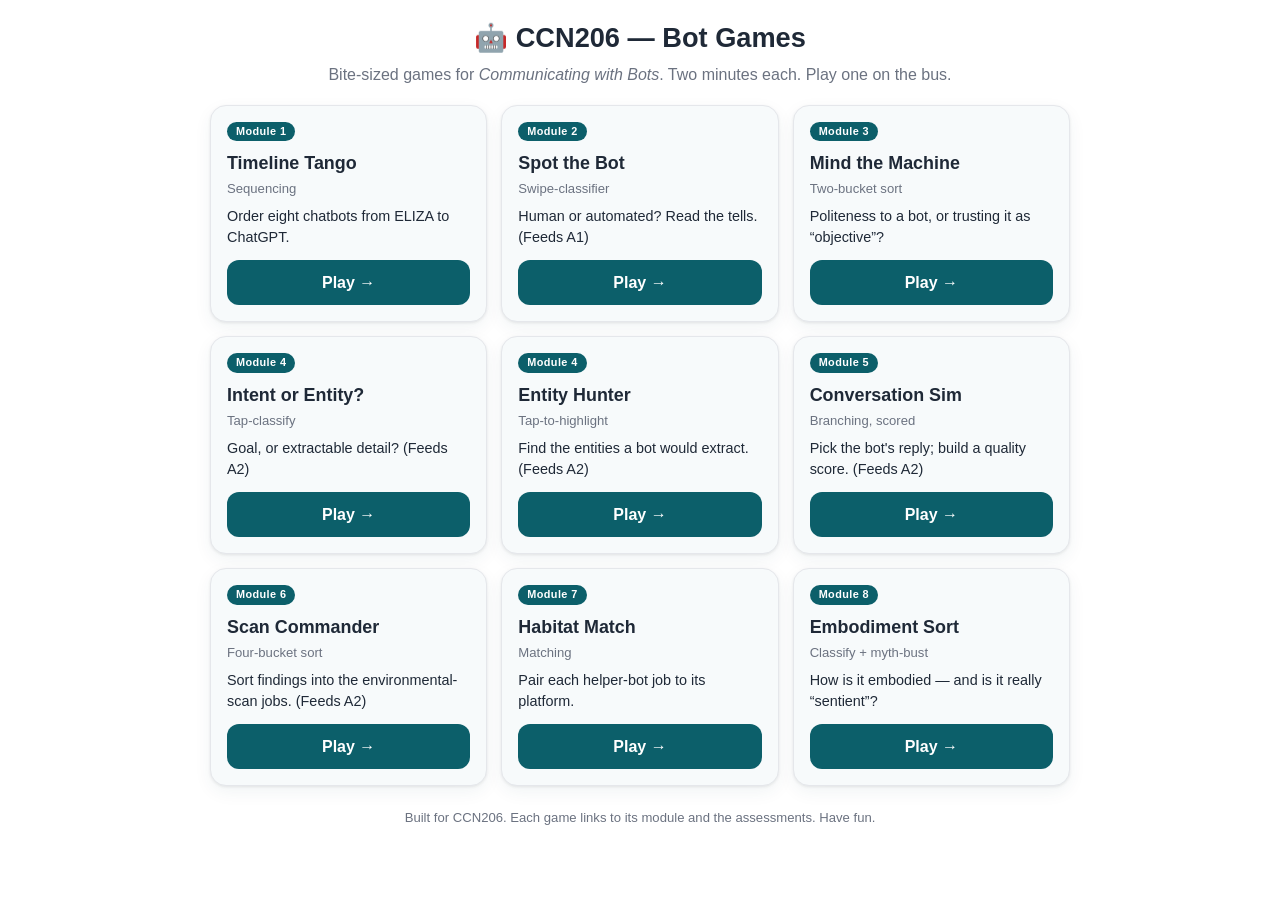
==== index.html @ 87a563f4 "Add files via upload" ====
<!doctype html>
<html lang="en">
<head>
<meta charset="utf-8">
<meta name="viewport" content="width=device-width,initial-scale=1">
<title>CCN206 — Bot Games</title>
<link rel="stylesheet" href="style.css">
<style>
  .hub-head{text-align:center;margin-bottom:6px}
  .hub-head h1{font-size:1.7rem;font-weight:800;margin:0}
  .hub-head p{color:var(--muted);margin:6px 0 0}
  .cards{display:grid;grid-template-columns:repeat(auto-fill,minmax(250px,1fr));gap:14px;margin-top:18px}
  .gcard{display:flex;flex-direction:column;background:var(--card);border:1px solid var(--line);border-radius:16px;padding:16px;box-shadow:var(--shadow);transition:transform .12s,box-shadow .12s}
  .gcard:hover{transform:translateY(-3px);box-shadow:0 8px 26px rgba(8,69,78,.14)}
  .gcard .mod{font-size:.68rem;font-weight:800;letter-spacing:.4px;color:#fff;background:var(--teal);align-self:flex-start;padding:2px 9px;border-radius:999px}
  .gcard h3{margin:10px 0 2px;font-size:1.12rem}
  .gcard .mech{font-size:.82rem;color:var(--muted);flex:1}
  .gcard .desc{font-size:.9rem;margin:8px 0 12px}
  .play{display:block;text-align:center;text-decoration:none;background:var(--teal);color:#fff;font-weight:700;padding:11px;border-radius:12px;transition:filter .15s}
  .play:hover{filter:brightness(1.1)}
  .wrap{max-width:860px}
  .foot{text-align:center;color:var(--muted);font-size:.82rem;margin-top:22px}
</style>
</head>
<body>
<div class="wrap">
  <div class="hub-head">
    <h1>🤖 CCN206 — Bot Games</h1>
    <p>Bite-sized games for <em>Communicating with Bots</em>. Two minutes each. Play one on the bus.</p>
  </div>
  <div class="cards" id="cards"></div>
  <p class="foot">Built for CCN206. Each game links to its module and the assessments. Have fun.</p>
</div>
<script>
  var GAMES=[
    {m:"Module 1",t:"Timeline Tango",mech:"Sequencing",d:"Order eight chatbots from ELIZA to ChatGPT.",f:"m1-timeline.html"},
    {m:"Module 2",t:"Spot the Bot",mech:"Swipe-classifier",d:"Human or automated? Read the tells. (Feeds A1)",f:"m2-spot-the-bot.html"},
    {m:"Module 3",t:"Mind the Machine",mech:"Two-bucket sort",d:"Politeness to a bot, or trusting it as “objective”?",f:"m3-mind-the-machine.html"},
    {m:"Module 4",t:"Intent or Entity?",mech:"Tap-classify",d:"Goal, or extractable detail? (Feeds A2)",f:"intent-or-entity-sorter.html"},
    {m:"Module 4",t:"Entity Hunter",mech:"Tap-to-highlight",d:"Find the entities a bot would extract. (Feeds A2)",f:"m4-entity-hunter.html"},
    {m:"Module 5",t:"Conversation Sim",mech:"Branching, scored",d:"Pick the bot's reply; build a quality score. (Feeds A2)",f:"m5-conversation-sim.html"},
    {m:"Module 6",t:"Scan Commander",mech:"Four-bucket sort",d:"Sort findings into the environmental-scan jobs. (Feeds A2)",f:"m6-scan-commander.html"},
    {m:"Module 7",t:"Habitat Match",mech:"Matching",d:"Pair each helper-bot job to its platform.",f:"m7-habitat-match.html"},
    {m:"Module 8",t:"Embodiment Sort",mech:"Classify + myth-bust",d:"How is it embodied — and is it really “sentient”?",f:"m8-embodiment-sort.html"}
  ];
  var C=document.getElementById('cards');
  GAMES.forEach(function(g){
    var d=document.createElement('div');d.className='gcard';
    d.innerHTML='<span class="mod">'+g.m+'</span><h3>'+g.t+'</h3><div class="mech">'+g.mech+'</div><div class="desc">'+g.d+'</div><a class="play" href="'+g.f+'">Play →</a>';
    C.appendChild(d);
  });
</script>
</body>
</html>
---- style.css ----
/* CCN206 Games — shared design system */
:root{
  --teal:#0C5F6A; --teal-d:#08454e; --teal-l:#e3eef0;
  --ink:#1f2937; --muted:#6b7280; --line:#e5e7eb;
  --ok:#2e7d32; --ok-bg:#e8f5e9; --no:#c62828; --no-bg:#fdecea;
  --gold:#e8a500; --card:#f7fafb; --bg:#ffffff;
  --r:14px; --shadow:0 1px 3px rgba(0,0,0,.08),0 6px 18px rgba(8,69,78,.06);
}
*{box-sizing:border-box}
html,body{margin:0}
body{
  font-family:-apple-system,BlinkMacSystemFont,"Segoe UI",Roboto,Helvetica,Arial,sans-serif;
  color:var(--ink); background:var(--bg); padding:18px; line-height:1.45;
  -webkit-font-smoothing:antialiased;
}
.wrap{max-width:600px;margin:0 auto}
.game-title{font-size:1.3rem;font-weight:800;margin:0 0 2px;letter-spacing:-.2px}
.game-title .chip{font-size:.62rem;font-weight:700;color:#fff;background:var(--teal);padding:2px 8px;border-radius:999px;vertical-align:middle;margin-left:8px;letter-spacing:.3px}
.game-sub{margin:0 0 14px;color:var(--muted);font-size:.95rem}
.topbar{display:flex;align-items:center;justify-content:space-between;gap:12px;margin:10px 0}
.progress{flex:1;height:8px;background:#eef1f2;border-radius:6px;overflow:hidden}
.progress > i{display:block;height:100%;width:0;background:linear-gradient(90deg,var(--teal),#1c8a99);transition:width .35s ease}
.scorechip{font-weight:700;font-size:.9rem;color:var(--teal-d);background:var(--teal-l);padding:5px 11px;border-radius:999px;white-space:nowrap}
.streak{font-weight:700;font-size:.9rem;color:var(--gold)}
.card{
  background:var(--card);border:2px solid var(--teal);border-radius:var(--r);
  padding:22px 18px;text-align:center;font-size:1.28rem;font-weight:700;margin:12px 0;
  box-shadow:var(--shadow); animation:pop .25s ease;
}
@keyframes pop{from{transform:scale(.97);opacity:0}to{transform:scale(1);opacity:1}}
.sub-note{font-size:.82rem;font-weight:500;color:var(--muted);margin-top:6px}
.btns{display:flex;gap:10px;flex-wrap:wrap}
.choice{
  flex:1;min-width:130px;padding:15px 14px;font-size:1rem;font-weight:700;
  border:0;border-radius:12px;background:var(--teal);color:#fff;cursor:pointer;
  transition:transform .08s ease, filter .15s ease; box-shadow:var(--shadow);
}
.choice:hover{filter:brightness(1.08)}
.choice:active{transform:scale(.97)}
.choice.alt{background:#3b4a57}
.choice:disabled{opacity:.55;cursor:default}
.btn-ghost{padding:11px 20px;border:0;border-radius:12px;background:#374151;color:#fff;font-weight:700;cursor:pointer}
.btn-ghost:hover{filter:brightness(1.1)}
.feedback{margin-top:14px;padding:13px 15px;border-radius:12px;font-size:.97rem;animation:pop .2s ease}
.feedback.ok{background:var(--ok-bg);border:1px solid var(--ok)}
.feedback.no{background:var(--no-bg);border:1px solid var(--no)}
.row{display:flex;align-items:center;justify-content:space-between;gap:12px;margin-top:14px}
.win{background:var(--ok-bg);border:1px solid var(--ok);border-radius:var(--r);padding:18px;text-align:center;animation:pop .3s ease}
.win .big{font-size:2.2rem;font-weight:800;color:var(--teal)}
.win p{margin:8px 0 14px}
.hide{display:none!important}
.muted{color:var(--muted)}
/* columns / buckets for sort games */
.cols{display:flex;gap:10px;margin-top:8px}
.col{flex:1;border:2px dashed var(--line);border-radius:var(--r);padding:8px;min-height:90px;transition:border-color .2s,background .2s}
.col h4{margin:4px 0 8px;font-size:.85rem;text-transform:uppercase;letter-spacing:.4px;text-align:center;color:var(--teal-d)}
.col .placed{font-size:.82rem;background:#fff;border:1px solid var(--line);border-radius:8px;padding:6px 8px;margin:5px 0;animation:pop .2s ease}
/* timeline */
.tl-item{display:flex;align-items:center;gap:10px;background:#fff;border:1px solid var(--line);border-radius:12px;padding:8px 10px;margin:7px 0;box-shadow:var(--shadow)}
.tl-item .name{flex:1;font-weight:700}
.tl-item .yr{font-weight:800;color:var(--teal)}
.tl-item.good{border-color:var(--ok);background:var(--ok-bg)}
.tl-item.bad{border-color:var(--no);background:var(--no-bg)}
.mv{width:34px;height:30px;border:0;border-radius:8px;background:var(--teal-l);color:var(--teal-d);font-weight:800;cursor:pointer}
.mv:hover{filter:brightness(.97)}
.mv:disabled{opacity:.3;cursor:default}
:focus-visible{outline:3px solid #1c8a99;outline-offset:2px}
@media (prefers-reduced-motion:reduce){*{animation:none!important;transition:none!important}}
@media (max-width:480px){.card{font-size:1.12rem}.choice{min-width:110px}}
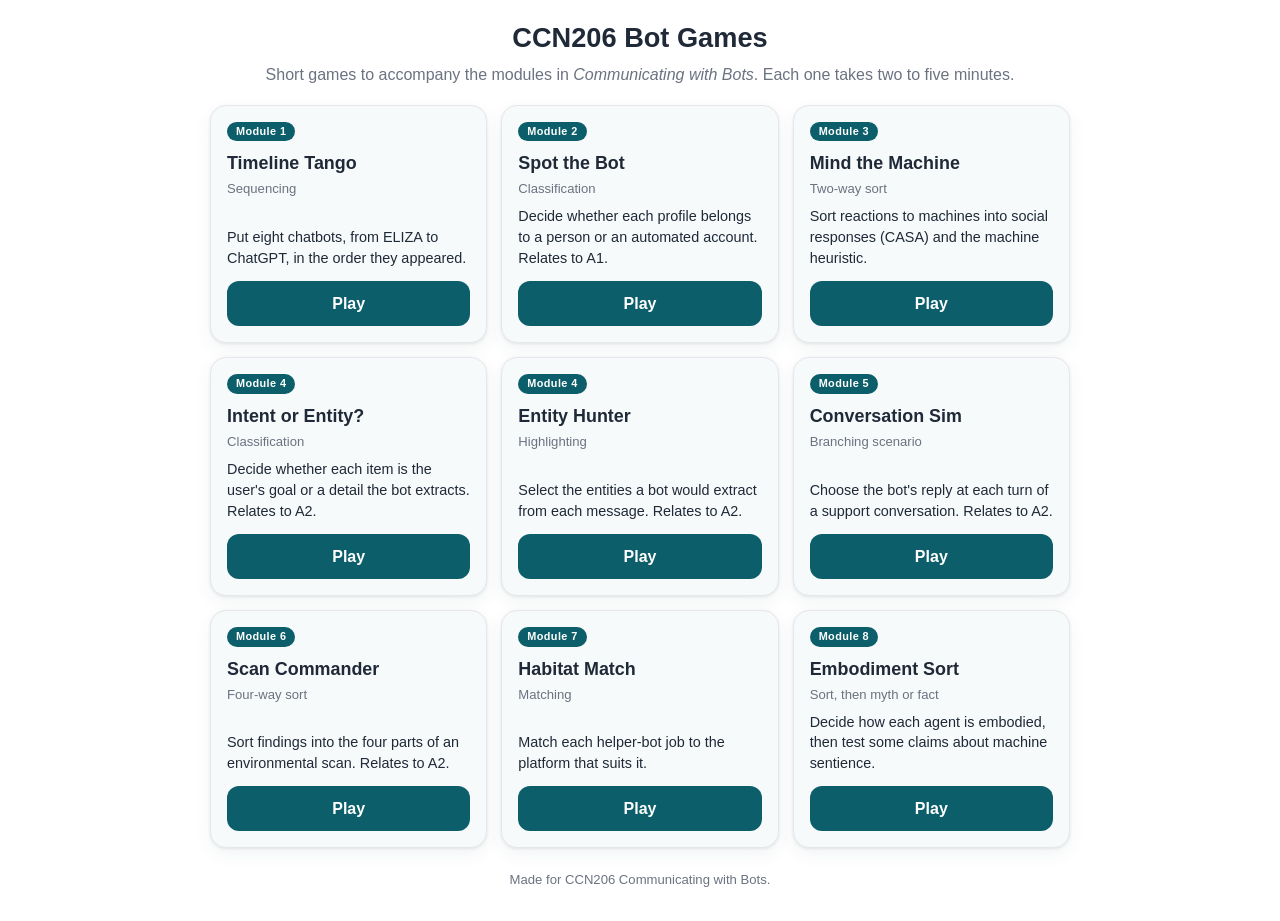
==== commit 1e94e7a7: "Polish pass: fact-check fixes, house voice, accessibility (28 Sep 2026)" ====
--- a/index.html
+++ b/index.html
@@ -1,19 +1,19 @@
 <!doctype html>
-<html lang="en">
+<html lang="en-AU">
 <head>
 <meta charset="utf-8">
 <meta name="viewport" content="width=device-width,initial-scale=1">
-<title>CCN206 — Bot Games</title>
+<title>CCN206 Bot Games</title>
 <link rel="stylesheet" href="style.css">
 <style>
   .hub-head{text-align:center;margin-bottom:6px}
   .hub-head h1{font-size:1.7rem;font-weight:800;margin:0}
   .hub-head p{color:var(--muted);margin:6px 0 0}
-  .cards{display:grid;grid-template-columns:repeat(auto-fill,minmax(250px,1fr));gap:14px;margin-top:18px}
+  .cards{display:grid;grid-template-columns:repeat(auto-fill,minmax(250px,1fr));gap:14px;margin:18px 0 0;padding:0;list-style:none}
   .gcard{display:flex;flex-direction:column;background:var(--card);border:1px solid var(--line);border-radius:16px;padding:16px;box-shadow:var(--shadow);transition:transform .12s,box-shadow .12s}
   .gcard:hover{transform:translateY(-3px);box-shadow:0 8px 26px rgba(8,69,78,.14)}
   .gcard .mod{font-size:.68rem;font-weight:800;letter-spacing:.4px;color:#fff;background:var(--teal);align-self:flex-start;padding:2px 9px;border-radius:999px}
-  .gcard h3{margin:10px 0 2px;font-size:1.12rem}
+  .gcard h2{margin:10px 0 2px;font-size:1.12rem}
   .gcard .mech{font-size:.82rem;color:var(--muted);flex:1}
   .gcard .desc{font-size:.9rem;margin:8px 0 12px}
   .play{display:block;text-align:center;text-decoration:none;background:var(--teal);color:#fff;font-weight:700;padding:11px;border-radius:12px;transition:filter .15s}
@@ -23,30 +23,30 @@
 </style>
 </head>
 <body>
-<div class="wrap">
+<main class="wrap">
   <div class="hub-head">
-    <h1>🤖 CCN206 — Bot Games</h1>
-    <p>Bite-sized games for <em>Communicating with Bots</em>. Two minutes each. Play one on the bus.</p>
+    <h1>CCN206 Bot Games</h1>
+    <p>Short games to accompany the modules in <em>Communicating with Bots</em>. Each one takes two to five minutes.</p>
   </div>
-  <div class="cards" id="cards"></div>
-  <p class="foot">Built for CCN206. Each game links to its module and the assessments. Have fun.</p>
-</div>
+  <ul class="cards" id="cards"></ul>
+  <p class="foot">Made for CCN206 Communicating with Bots.</p>
+</main>
 <script>
   var GAMES=[
-    {m:"Module 1",t:"Timeline Tango",mech:"Sequencing",d:"Order eight chatbots from ELIZA to ChatGPT.",f:"m1-timeline.html"},
-    {m:"Module 2",t:"Spot the Bot",mech:"Swipe-classifier",d:"Human or automated? Read the tells. (Feeds A1)",f:"m2-spot-the-bot.html"},
-    {m:"Module 3",t:"Mind the Machine",mech:"Two-bucket sort",d:"Politeness to a bot, or trusting it as “objective”?",f:"m3-mind-the-machine.html"},
-    {m:"Module 4",t:"Intent or Entity?",mech:"Tap-classify",d:"Goal, or extractable detail? (Feeds A2)",f:"intent-or-entity-sorter.html"},
-    {m:"Module 4",t:"Entity Hunter",mech:"Tap-to-highlight",d:"Find the entities a bot would extract. (Feeds A2)",f:"m4-entity-hunter.html"},
-    {m:"Module 5",t:"Conversation Sim",mech:"Branching, scored",d:"Pick the bot's reply; build a quality score. (Feeds A2)",f:"m5-conversation-sim.html"},
-    {m:"Module 6",t:"Scan Commander",mech:"Four-bucket sort",d:"Sort findings into the environmental-scan jobs. (Feeds A2)",f:"m6-scan-commander.html"},
-    {m:"Module 7",t:"Habitat Match",mech:"Matching",d:"Pair each helper-bot job to its platform.",f:"m7-habitat-match.html"},
-    {m:"Module 8",t:"Embodiment Sort",mech:"Classify + myth-bust",d:"How is it embodied — and is it really “sentient”?",f:"m8-embodiment-sort.html"}
+    {m:"Module 1",t:"Timeline Tango",mech:"Sequencing",d:"Put eight chatbots, from ELIZA to ChatGPT, in the order they appeared.",f:"m1-timeline.html"},
+    {m:"Module 2",t:"Spot the Bot",mech:"Classification",d:"Decide whether each profile belongs to a person or an automated account. Relates to A1.",f:"m2-spot-the-bot.html"},
+    {m:"Module 3",t:"Mind the Machine",mech:"Two-way sort",d:"Sort reactions to machines into social responses (CASA) and the machine heuristic.",f:"m3-mind-the-machine.html"},
+    {m:"Module 4",t:"Intent or Entity?",mech:"Classification",d:"Decide whether each item is the user's goal or a detail the bot extracts. Relates to A2.",f:"intent-or-entity-sorter.html"},
+    {m:"Module 4",t:"Entity Hunter",mech:"Highlighting",d:"Select the entities a bot would extract from each message. Relates to A2.",f:"m4-entity-hunter.html"},
+    {m:"Module 5",t:"Conversation Sim",mech:"Branching scenario",d:"Choose the bot's reply at each turn of a support conversation. Relates to A2.",f:"m5-conversation-sim.html"},
+    {m:"Module 6",t:"Scan Commander",mech:"Four-way sort",d:"Sort findings into the four parts of an environmental scan. Relates to A2.",f:"m6-scan-commander.html"},
+    {m:"Module 7",t:"Habitat Match",mech:"Matching",d:"Match each helper-bot job to the platform that suits it.",f:"m7-habitat-match.html"},
+    {m:"Module 8",t:"Embodiment Sort",mech:"Sort, then myth or fact",d:"Decide how each agent is embodied, then test some claims about machine sentience.",f:"m8-embodiment-sort.html"}
   ];
   var C=document.getElementById('cards');
   GAMES.forEach(function(g){
-    var d=document.createElement('div');d.className='gcard';
-    d.innerHTML='<span class="mod">'+g.m+'</span><h3>'+g.t+'</h3><div class="mech">'+g.mech+'</div><div class="desc">'+g.d+'</div><a class="play" href="'+g.f+'">Play →</a>';
+    var d=document.createElement('li');d.className='gcard';
+    d.innerHTML='<span class="mod">'+g.m+'</span><h2>'+g.t+'</h2><div class="mech">'+g.mech+'</div><div class="desc">'+g.d+'</div><a class="play" href="'+g.f+'">Play<span class="sr-only"> '+g.t+'</span></a>';
     C.appendChild(d);
   });
 </script>
--- a/style.css
+++ b/style.css
@@ -3,7 +3,8 @@
   --teal:#0C5F6A; --teal-d:#08454e; --teal-l:#e3eef0;
   --ink:#1f2937; --muted:#6b7280; --line:#e5e7eb;
   --ok:#2e7d32; --ok-bg:#e8f5e9; --no:#c62828; --no-bg:#fdecea;
-  --gold:#e8a500; --card:#f7fafb; --bg:#ffffff;
+  --gold:#e8a500; --gold-d:#946200; --card:#f7fafb; --bg:#ffffff;
+  --line-strong:#868e96; /* 3.3:1 on white, for borders of interactive controls */
   --r:14px; --shadow:0 1px 3px rgba(0,0,0,.08),0 6px 18px rgba(8,69,78,.06);
 }
 *{box-sizing:border-box}
@@ -21,7 +22,7 @@
 .progress{flex:1;height:8px;background:#eef1f2;border-radius:6px;overflow:hidden}
 .progress > i{display:block;height:100%;width:0;background:linear-gradient(90deg,var(--teal),#1c8a99);transition:width .35s ease}
 .scorechip{font-weight:700;font-size:.9rem;color:var(--teal-d);background:var(--teal-l);padding:5px 11px;border-radius:999px;white-space:nowrap}
-.streak{font-weight:700;font-size:.9rem;color:var(--gold)}
+.streak{font-weight:700;font-size:.9rem;color:var(--gold-d)}
 .card{
   background:var(--card);border:2px solid var(--teal);border-radius:var(--r);
   padding:22px 18px;text-align:center;font-size:1.28rem;font-weight:700;margin:12px 0;
@@ -46,14 +47,15 @@
 .feedback.no{background:var(--no-bg);border:1px solid var(--no)}
 .row{display:flex;align-items:center;justify-content:space-between;gap:12px;margin-top:14px}
 .win{background:var(--ok-bg);border:1px solid var(--ok);border-radius:var(--r);padding:18px;text-align:center;animation:pop .3s ease}
-.win .big{font-size:2.2rem;font-weight:800;color:var(--teal)}
+.win .big{font-size:2.2rem;font-weight:800;color:var(--teal);margin:0;line-height:1.2}
+.win .big:focus{outline:none}
 .win p{margin:8px 0 14px}
 .hide{display:none!important}
 .muted{color:var(--muted)}
 /* columns / buckets for sort games */
 .cols{display:flex;gap:10px;margin-top:8px}
 .col{flex:1;border:2px dashed var(--line);border-radius:var(--r);padding:8px;min-height:90px;transition:border-color .2s,background .2s}
-.col h4{margin:4px 0 8px;font-size:.85rem;text-transform:uppercase;letter-spacing:.4px;text-align:center;color:var(--teal-d)}
+.col h2{margin:4px 0 8px;font-size:.85rem;text-transform:uppercase;letter-spacing:.4px;text-align:center;color:var(--teal-d)}
 .col .placed{font-size:.82rem;background:#fff;border:1px solid var(--line);border-radius:8px;padding:6px 8px;margin:5px 0;animation:pop .2s ease}
 /* timeline */
 .tl-item{display:flex;align-items:center;gap:10px;background:#fff;border:1px solid var(--line);border-radius:12px;padding:8px 10px;margin:7px 0;box-shadow:var(--shadow)}
@@ -65,5 +67,7 @@
 .mv:hover{filter:brightness(.97)}
 .mv:disabled{opacity:.3;cursor:default}
 :focus-visible{outline:3px solid #1c8a99;outline-offset:2px}
+/* visually hidden, still read by screen readers (used for aria-live announcements) */
+.sr-only{position:absolute!important;width:1px;height:1px;padding:0;margin:-1px;overflow:hidden;clip:rect(0,0,0,0);white-space:nowrap;border:0}
 @media (prefers-reduced-motion:reduce){*{animation:none!important;transition:none!important}}
 @media (max-width:480px){.card{font-size:1.12rem}.choice{min-width:110px}}
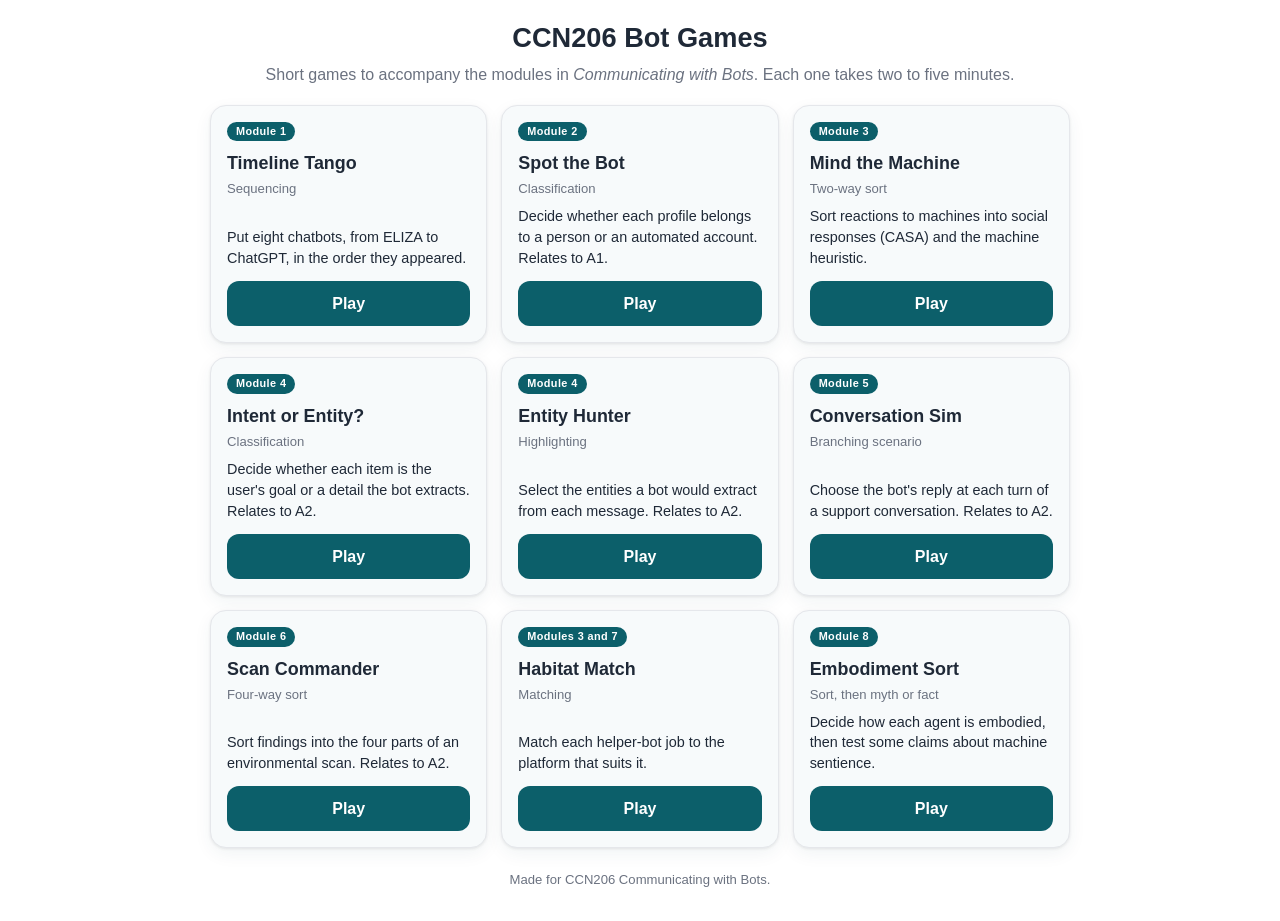
==== commit 5283f70d: "Locked decisions: mum neutral, neutral Habitat Match label" ====
--- a/index.html
+++ b/index.html
@@ -40,7 +40,7 @@
     {m:"Module 4",t:"Entity Hunter",mech:"Highlighting",d:"Select the entities a bot would extract from each message. Relates to A2.",f:"m4-entity-hunter.html"},
     {m:"Module 5",t:"Conversation Sim",mech:"Branching scenario",d:"Choose the bot's reply at each turn of a support conversation. Relates to A2.",f:"m5-conversation-sim.html"},
     {m:"Module 6",t:"Scan Commander",mech:"Four-way sort",d:"Sort findings into the four parts of an environmental scan. Relates to A2.",f:"m6-scan-commander.html"},
-    {m:"Module 7",t:"Habitat Match",mech:"Matching",d:"Match each helper-bot job to the platform that suits it.",f:"m7-habitat-match.html"},
+    {m:"Modules 3 and 7",t:"Habitat Match",mech:"Matching",d:"Match each helper-bot job to the platform that suits it.",f:"m7-habitat-match.html"},
     {m:"Module 8",t:"Embodiment Sort",mech:"Sort, then myth or fact",d:"Decide how each agent is embodied, then test some claims about machine sentience.",f:"m8-embodiment-sort.html"}
   ];
   var C=document.getElementById('cards');
